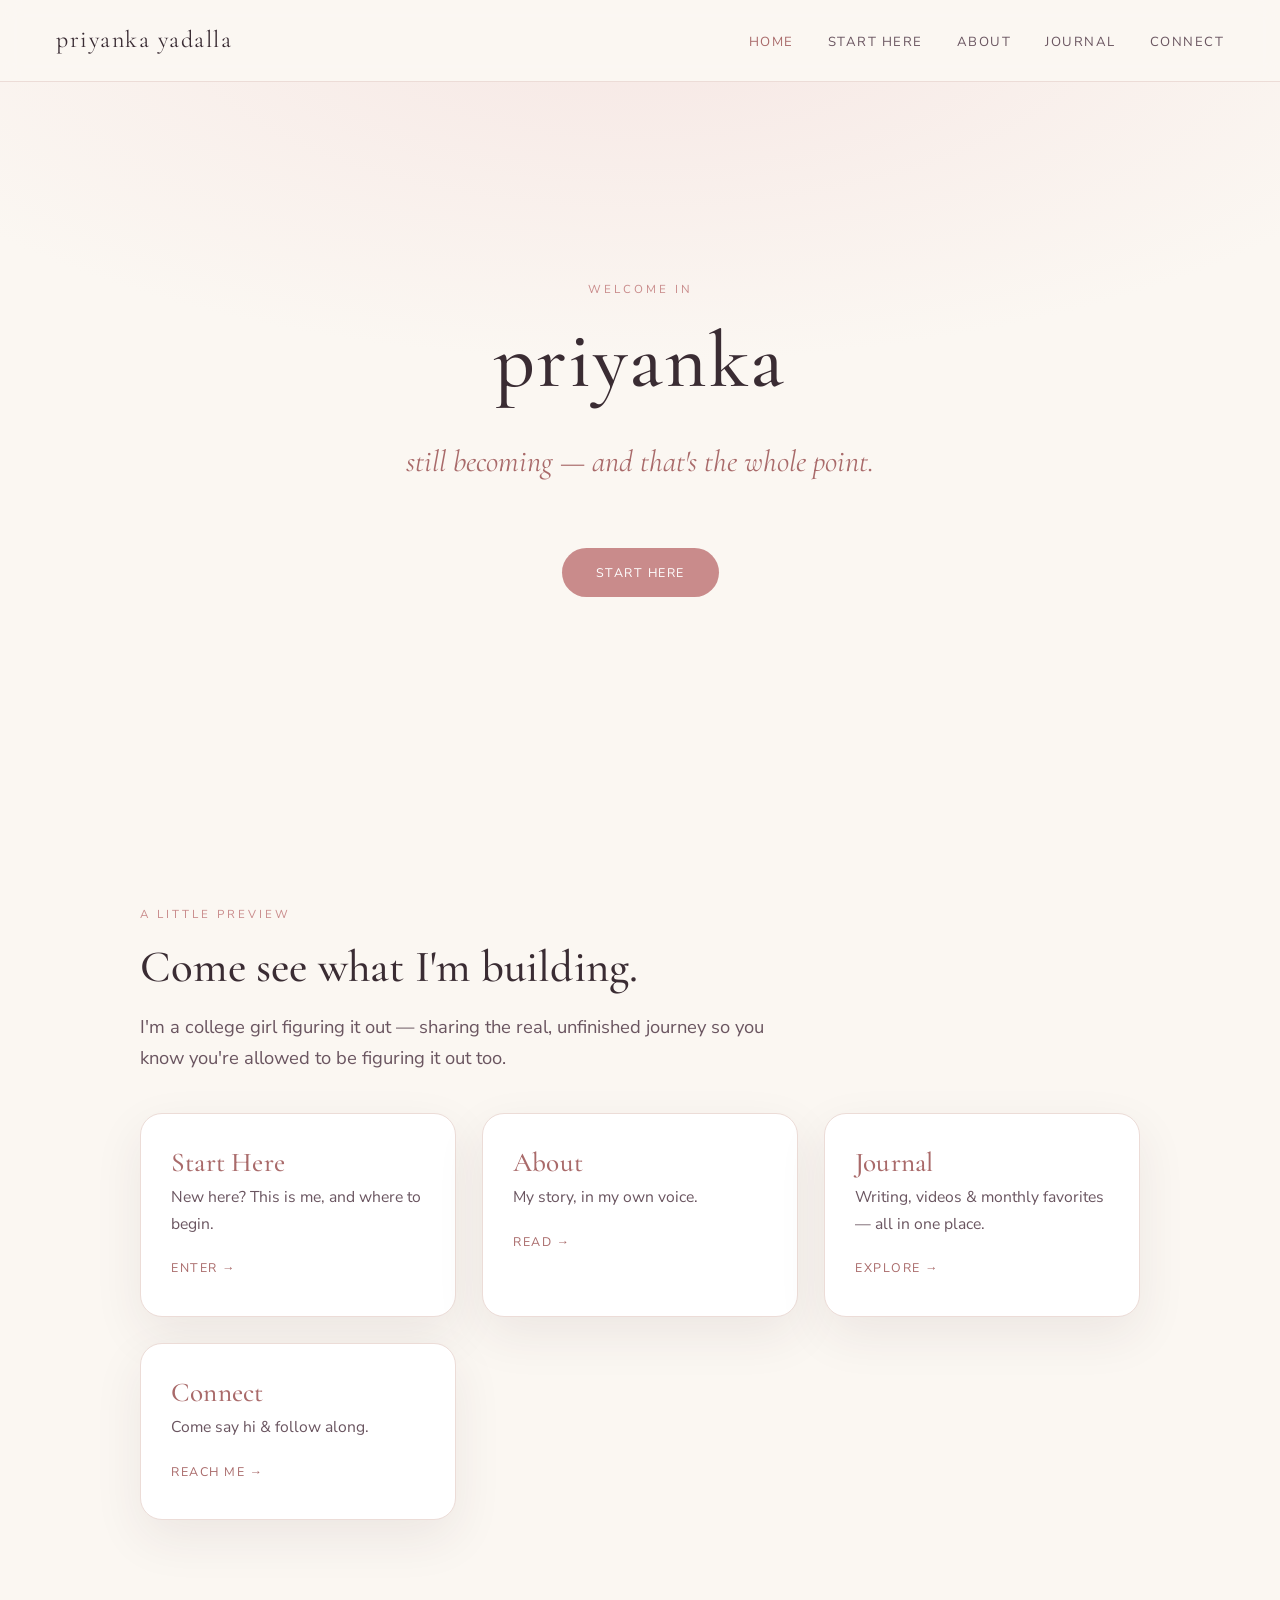
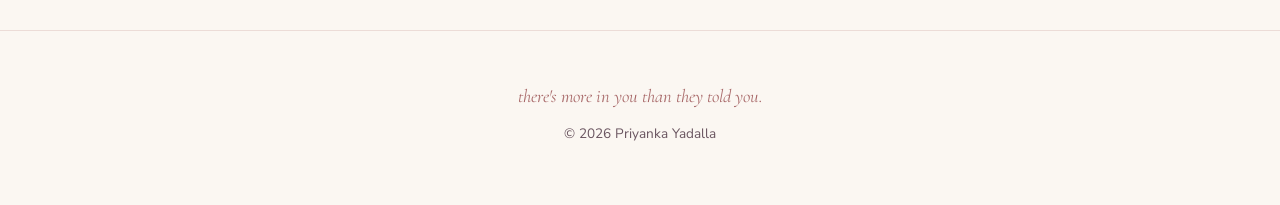
==== index.html @ d08387f7 "Scaffold priyankayadalla.com — 5-page frame Home, Start Here, About, Journal, Connect — clickable an" ====
<!DOCTYPE html>
<html lang="en">
<head>
  <meta charset="UTF-8" />
  <meta name="viewport" content="width=device-width, initial-scale=1.0" />
  <title>Priyanka Yadalla</title>
  <meta name="description" content="A college girl figuring it out — sharing the journey so you know you can too. Still becoming, and that's the whole point." />
  <link rel="preconnect" href="https://fonts.googleapis.com" />
  <link rel="preconnect" href="https://fonts.gstatic.com" crossorigin />
  <link href="https://fonts.googleapis.com/css2?family=Cormorant+Garamond:ital,wght@0,400;0,500;1,400&family=Nunito+Sans:wght@300;400;600&display=swap" rel="stylesheet" />
  <link rel="stylesheet" href="styles.css" />
</head>
<body>
  <nav class="nav">
    <span class="nav__brand">priyanka yadalla</span>
    <ul class="nav__links">
      <li><a href="index.html" class="is-active">Home</a></li>
      <li><a href="start-here.html">Start Here</a></li>
      <li><a href="about.html">About</a></li>
      <li><a href="journal.html">Journal</a></li>
      <li><a href="connect.html">Connect</a></li>
    </ul>
  </nav>

  <header class="hero">
    <div class="wrap">
      <p class="eyebrow">welcome in</p>
      <h1 class="hero__name">priyanka</h1>
      <p class="whisper">still becoming — and that's the whole point.</p>
      <a href="start-here.html" class="btn">Start Here</a>
    </div>
  </header>

  <section>
    <div class="wrap">
      <p class="eyebrow">a little preview</p>
      <h2>Come see what I'm building.</h2>
      <p class="lead">I'm a college girl figuring it out — sharing the real, unfinished
        journey so you know you're allowed to be figuring it out too.</p>

      <div class="grid">
        <a class="card" href="start-here.html">
          <h3>Start Here</h3>
          <p>New here? This is me, and where to begin.</p>
          <span class="go">enter &rarr;</span>
        </a>
        <a class="card" href="about.html">
          <h3>About</h3>
          <p>My story, in my own voice.</p>
          <span class="go">read &rarr;</span>
        </a>
        <a class="card" href="journal.html">
          <h3>Journal</h3>
          <p>Writing, videos & monthly favorites — all in one place.</p>
          <span class="go">explore &rarr;</span>
        </a>
        <a class="card" href="connect.html">
          <h3>Connect</h3>
          <p>Come say hi & follow along.</p>
          <span class="go">reach me &rarr;</span>
        </a>
      </div>
    </div>
  </section>

  <footer class="footer">
    <span class="whisper">there's more in you than they told you.</span>
    &copy; <span id="year"></span> Priyanka Yadalla
    <script>document.getElementById('year').textContent = new Date().getFullYear();</script>
  </footer>
</body>
</html>
---- styles.css ----
/* priyankayadalla.com — shared styles
   Vibe: soft-feminine + clean/professional.
   Palette: cream, blush, soft rose, deep plum text. */

:root {
  --cream: #FBF7F2;
  --blush: #F6E7E4;
  --rose: #C98B8B;
  --rose-deep: #A96A6A;
  --plum: #3A2C33;
  --plum-soft: #6A5560;
  --line: #ECDCD7;
  --shadow: 0 18px 50px rgba(58, 44, 51, 0.08);
  --radius: 22px;
  --max: 1080px;
}

* { box-sizing: border-box; }

html { scroll-behavior: smooth; }

body {
  margin: 0;
  background: var(--cream);
  color: var(--plum);
  font-family: "Nunito Sans", "Helvetica Neue", Arial, sans-serif;
  font-size: 18px;
  line-height: 1.7;
  -webkit-font-smoothing: antialiased;
}

h1, h2, h3 {
  font-family: "Cormorant Garamond", Georgia, serif;
  font-weight: 500;
  line-height: 1.1;
  margin: 0 0 0.4em;
  letter-spacing: 0.2px;
}

h1 { font-size: clamp(2.6rem, 7vw, 5rem); }
h2 { font-size: clamp(1.9rem, 4vw, 2.8rem); }

a { color: var(--rose-deep); text-decoration: none; }
a:hover { color: var(--plum); }

/* ---------- nav ---------- */
.nav {
  position: sticky;
  top: 0;
  z-index: 20;
  display: flex;
  align-items: center;
  justify-content: space-between;
  padding: 20px clamp(20px, 5vw, 56px);
  background: rgba(251, 247, 242, 0.85);
  backdrop-filter: blur(10px);
  border-bottom: 1px solid var(--line);
}
.nav__brand {
  font-family: "Cormorant Garamond", Georgia, serif;
  font-size: 1.5rem;
  letter-spacing: 1.5px;
  color: var(--plum);
  text-transform: lowercase;
}
.nav__links {
  display: flex;
  gap: clamp(14px, 3vw, 34px);
  list-style: none;
  margin: 0;
  padding: 0;
  flex-wrap: wrap;
}
.nav__links a {
  color: var(--plum-soft);
  font-size: 0.82rem;
  letter-spacing: 1.5px;
  text-transform: uppercase;
}
.nav__links a:hover,
.nav__links a.is-active { color: var(--rose-deep); }

/* ---------- layout ---------- */
.wrap { max-width: var(--max); margin: 0 auto; padding: 0 clamp(20px, 5vw, 40px); }

section { padding: clamp(56px, 9vw, 110px) 0; }

.eyebrow {
  text-transform: uppercase;
  letter-spacing: 3px;
  font-size: 0.72rem;
  color: var(--rose);
  margin-bottom: 18px;
}

.lead { font-size: 1.15rem; color: var(--plum-soft); max-width: 60ch; }

/* ---------- hero ---------- */
.hero {
  min-height: 78vh;
  display: flex;
  flex-direction: column;
  justify-content: center;
  text-align: center;
  background:
    radial-gradient(1200px 500px at 50% -10%, var(--blush), transparent 70%),
    var(--cream);
}
.hero h1 { margin-bottom: 0.2em; }
.hero .whisper {
  font-family: "Cormorant Garamond", Georgia, serif;
  font-style: italic;
  font-size: clamp(1.3rem, 3vw, 1.9rem);
  color: var(--rose-deep);
}
.hero__name { text-transform: lowercase; letter-spacing: 2px; }

/* ---------- buttons ---------- */
.btn {
  display: inline-block;
  margin-top: 30px;
  padding: 14px 34px;
  border-radius: 999px;
  background: var(--rose);
  color: #fff;
  letter-spacing: 1.5px;
  text-transform: uppercase;
  font-size: 0.78rem;
  transition: transform 0.15s ease, background 0.2s ease;
}
.btn:hover { background: var(--rose-deep); color: #fff; transform: translateY(-2px); }

/* ---------- preview cards ---------- */
.grid {
  display: grid;
  grid-template-columns: repeat(auto-fit, minmax(240px, 1fr));
  gap: 26px;
  margin-top: 40px;
}
.card {
  background: #fff;
  border: 1px solid var(--line);
  border-radius: var(--radius);
  padding: 34px 30px;
  box-shadow: var(--shadow);
  transition: transform 0.18s ease;
}
.card:hover { transform: translateY(-4px); }
.card h3 { font-size: 1.7rem; margin-bottom: 6px; }
.card p { color: var(--plum-soft); font-size: 0.98rem; margin: 0 0 14px; }
.card .go { font-size: 0.78rem; letter-spacing: 1.5px; text-transform: uppercase; }

/* ---------- soft placeholder (scaffold rooms) ---------- */
.soon {
  text-align: center;
  background:
    radial-gradient(900px 400px at 50% 0%, var(--blush), transparent 70%),
    var(--cream);
  min-height: 70vh;
  display: flex;
  flex-direction: column;
  justify-content: center;
}
.soon .tag {
  display: inline-block;
  margin: 0 auto 22px;
  padding: 7px 20px;
  border: 1px solid var(--rose);
  border-radius: 999px;
  color: var(--rose-deep);
  font-size: 0.72rem;
  letter-spacing: 2px;
  text-transform: uppercase;
}

/* ---------- footer ---------- */
.footer {
  text-align: center;
  padding: 50px 20px 60px;
  border-top: 1px solid var(--line);
  color: var(--plum-soft);
  font-size: 0.85rem;
}
.footer .whisper {
  font-family: "Cormorant Garamond", Georgia, serif;
  font-style: italic;
  font-size: 1.15rem;
  color: var(--rose-deep);
  display: block;
  margin-bottom: 10px;
}
.footer a { margin: 0 8px; }
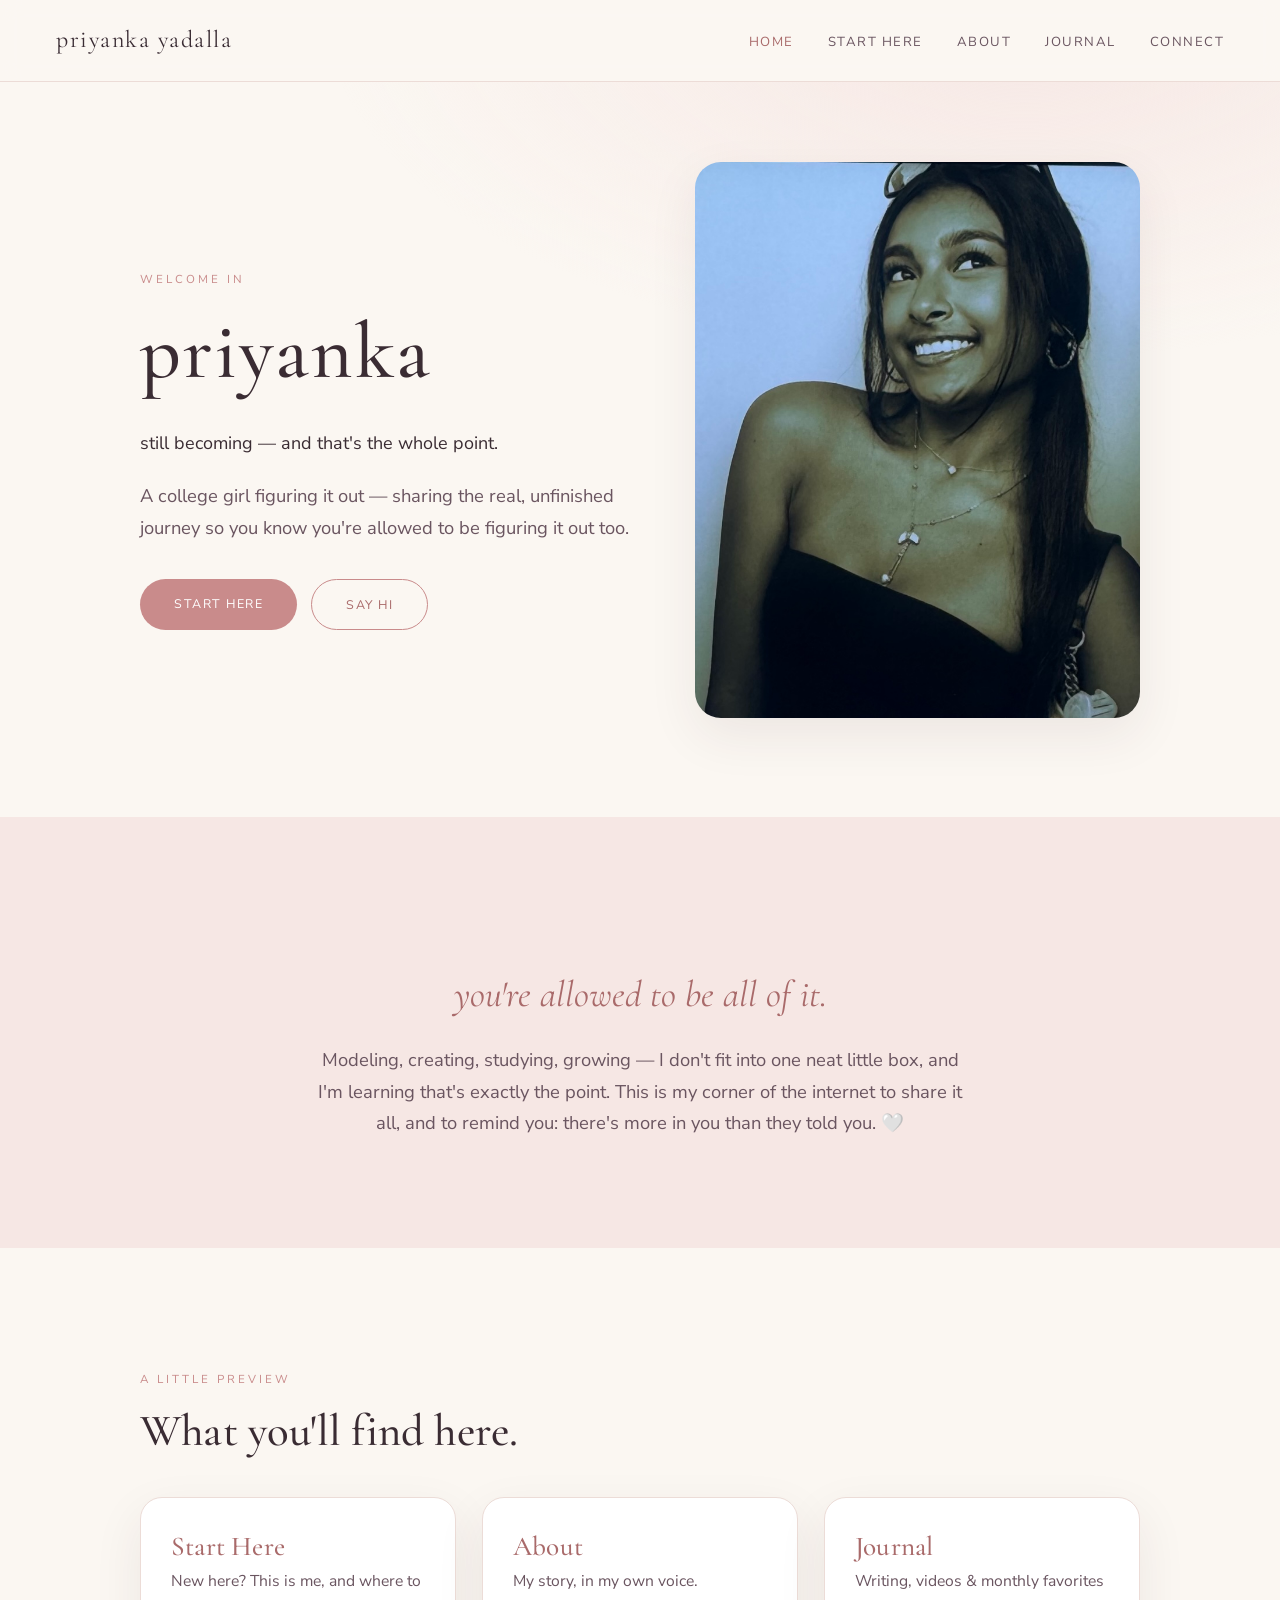
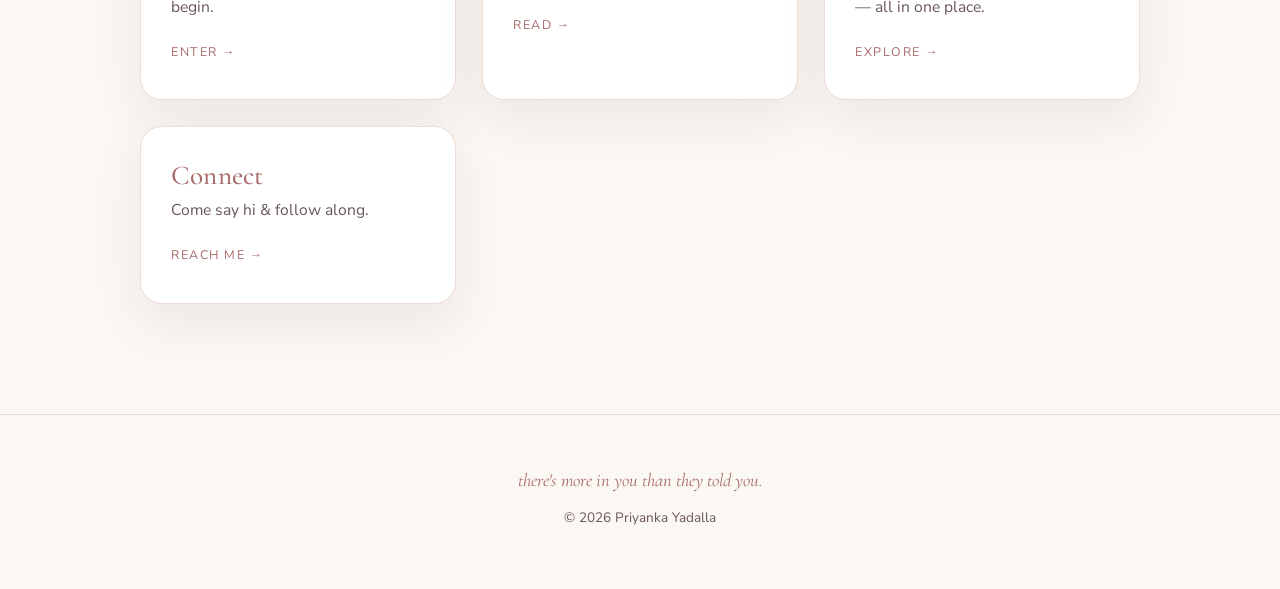
==== commit c7e91214: "Build Home page — hero with photo, welcome band, preview cards Two-column hero with Priyanka's photo" ====
--- a/index.html
+++ b/index.html
@@ -22,22 +22,50 @@
     </ul>
   </nav>
 
-  <header class="hero">
-    <div class="wrap">
-      <p class="eyebrow">welcome in</p>
-      <h1 class="hero__name">priyanka</h1>
-      <p class="whisper">still becoming — and that's the whole point.</p>
-      <a href="start-here.html" class="btn">Start Here</a>
+  <!-- ===== hero ===== -->
+  <header class="home-hero">
+    <div class="wrap home-hero__grid">
+      <div class="home-hero__text">
+        <p class="eyebrow">welcome in</p>
+        <h1 class="hero__name">priyanka</h1>
+        <p class="whisper">still becoming — and that's the whole point.</p>
+        <p class="lead">A college girl figuring it out — sharing the real, unfinished
+          journey so you know you're allowed to be figuring it out too.</p>
+        <div class="home-hero__cta">
+          <a href="start-here.html" class="btn">Start Here</a>
+          <a href="connect.html" class="btn btn--ghost">Say Hi</a>
+        </div>
+      </div>
+
+      <div class="home-hero__photo">
+        <!-- To add your photo: save it in the images/ folder (e.g. images/priyanka.jpg)
+             then set src below to "images/priyanka.jpg". Until then, a soft placeholder shows. -->
+        <img src="images/priyanka.jpg" alt="Priyanka Yadalla"
+             onerror="this.style.display='none';this.nextElementSibling.style.display='flex';" />
+        <div class="photo-placeholder">
+          <span>📷</span>
+          <p>your photo here</p>
+        </div>
+      </div>
     </div>
   </header>
 
+  <!-- ===== welcome line ===== -->
+  <section class="home-welcome">
+    <div class="wrap">
+      <p class="whisper">you're allowed to be all of it.</p>
+      <p class="lead" style="margin: 0 auto;">Modeling, creating, studying, growing — I don't
+        fit into one neat little box, and I'm learning that's exactly the point. This is my
+        corner of the internet to share it all, and to remind you: there's more in you than
+        they told you. 🤍</p>
+    </div>
+  </section>
+
+  <!-- ===== what you'll find ===== -->
   <section>
     <div class="wrap">
       <p class="eyebrow">a little preview</p>
-      <h2>Come see what I'm building.</h2>
-      <p class="lead">I'm a college girl figuring it out — sharing the real, unfinished
-        journey so you know you're allowed to be figuring it out too.</p>
-
+      <h2>What you'll find here.</h2>
       <div class="grid">
         <a class="card" href="start-here.html">
           <h3>Start Here</h3>
--- a/styles.css
+++ b/styles.css
@@ -115,6 +115,72 @@
 }
 .hero__name { text-transform: lowercase; letter-spacing: 2px; }
 
+/* ---------- home hero ---------- */
+.home-hero {
+  background:
+    radial-gradient(1000px 500px at 80% -10%, var(--blush), transparent 70%),
+    var(--cream);
+  padding: clamp(40px, 7vw, 80px) 0 clamp(56px, 8vw, 90px);
+}
+.home-hero__grid {
+  display: grid;
+  grid-template-columns: 1.05fr 0.95fr;
+  gap: clamp(30px, 5vw, 64px);
+  align-items: center;
+}
+.home-hero__text .whisper { display: block; margin-bottom: 22px; }
+.home-hero__text .lead { margin-bottom: 6px; }
+.home-hero__cta { display: flex; gap: 14px; flex-wrap: wrap; }
+
+.home-hero__photo { position: relative; }
+.home-hero__photo img {
+  width: 100%;
+  aspect-ratio: 4 / 5;
+  object-fit: cover;
+  border-radius: 26px;
+  box-shadow: var(--shadow);
+}
+.photo-placeholder {
+  display: none;              /* shown only if the image is missing */
+  flex-direction: column;
+  align-items: center;
+  justify-content: center;
+  gap: 8px;
+  width: 100%;
+  aspect-ratio: 4 / 5;
+  border-radius: 26px;
+  border: 2px dashed var(--rose);
+  background:
+    radial-gradient(400px 300px at 50% 30%, #fff, var(--blush));
+  color: var(--rose-deep);
+}
+.photo-placeholder span { font-size: 2.4rem; }
+.photo-placeholder p {
+  margin: 0;
+  text-transform: uppercase;
+  letter-spacing: 2px;
+  font-size: 0.78rem;
+}
+
+.home-welcome {
+  text-align: center;
+  background: var(--blush);
+}
+.home-welcome .whisper {
+  font-family: "Cormorant Garamond", Georgia, serif;
+  font-style: italic;
+  font-size: clamp(1.5rem, 3.5vw, 2.3rem);
+  color: var(--rose-deep);
+  display: block;
+  margin-bottom: 18px;
+}
+
+@media (max-width: 760px) {
+  .home-hero__grid { grid-template-columns: 1fr; text-align: center; }
+  .home-hero__cta { justify-content: center; }
+  .home-hero__photo { max-width: 340px; margin: 0 auto; order: -1; }
+}
+
 /* ---------- buttons ---------- */
 .btn {
   display: inline-block;
@@ -130,6 +196,13 @@
 }
 .btn:hover { background: var(--rose-deep); color: #fff; transform: translateY(-2px); }
 
+.btn--ghost {
+  background: transparent;
+  color: var(--rose-deep);
+  border: 1px solid var(--rose);
+}
+.btn--ghost:hover { background: var(--rose); color: #fff; }
+
 /* ---------- preview cards ---------- */
 .grid {
   display: grid;
@@ -173,6 +246,90 @@
   text-transform: uppercase;
 }
 
+/* ---------- connect page ---------- */
+.connect-hero {
+  text-align: center;
+  padding: clamp(56px, 9vw, 100px) 0 40px;
+  background:
+    radial-gradient(900px 400px at 50% 0%, var(--blush), transparent 70%),
+    var(--cream);
+}
+
+.socials {
+  display: grid;
+  grid-template-columns: repeat(auto-fit, minmax(200px, 1fr));
+  gap: 18px;
+  margin-top: 26px;
+}
+.social {
+  display: flex;
+  flex-direction: column;
+  align-items: center;
+  gap: 4px;
+  background: #fff;
+  border: 1px solid var(--line);
+  border-radius: var(--radius);
+  padding: 26px 20px;
+  box-shadow: var(--shadow);
+  transition: transform 0.18s ease, border-color 0.2s ease;
+}
+.social:hover { transform: translateY(-4px); border-color: var(--rose); }
+.social__icon {
+  font-size: 1.8rem;
+  display: flex;
+  align-items: center;
+  justify-content: center;
+  height: 34px;
+}
+.social__icon svg { width: 30px; height: 30px; display: block; }
+.social__label {
+  font-family: "Cormorant Garamond", Georgia, serif;
+  font-size: 1.4rem;
+  color: var(--plum);
+}
+.social__handle { font-size: 0.85rem; color: var(--plum-soft); }
+
+.form-card {
+  background: #fff;
+  border: 1px solid var(--line);
+  border-radius: var(--radius);
+  box-shadow: var(--shadow);
+  padding: clamp(30px, 5vw, 56px);
+  max-width: 640px;
+  margin: 30px auto 0;
+}
+.contact { display: flex; flex-direction: column; gap: 18px; }
+.contact label { display: flex; flex-direction: column; gap: 7px; }
+.contact label span {
+  font-size: 0.78rem;
+  letter-spacing: 1.5px;
+  text-transform: uppercase;
+  color: var(--plum-soft);
+}
+.contact input,
+.contact select,
+.contact textarea {
+  font-family: inherit;
+  font-size: 1rem;
+  color: var(--plum);
+  background: var(--cream);
+  border: 1px solid var(--line);
+  border-radius: 14px;
+  padding: 13px 16px;
+  transition: border-color 0.2s ease;
+}
+.contact input:focus,
+.contact select:focus,
+.contact textarea:focus {
+  outline: none;
+  border-color: var(--rose);
+}
+.contact textarea { resize: vertical; }
+.contact .btn { align-self: center; border: none; cursor: pointer; }
+
+.form-thanks { text-align: center; padding: 20px 0; }
+.form-thanks__icon { font-size: 2.6rem; display: block; margin-bottom: 10px; }
+
 /* ---------- footer ---------- */
 .footer {
   text-align: center;
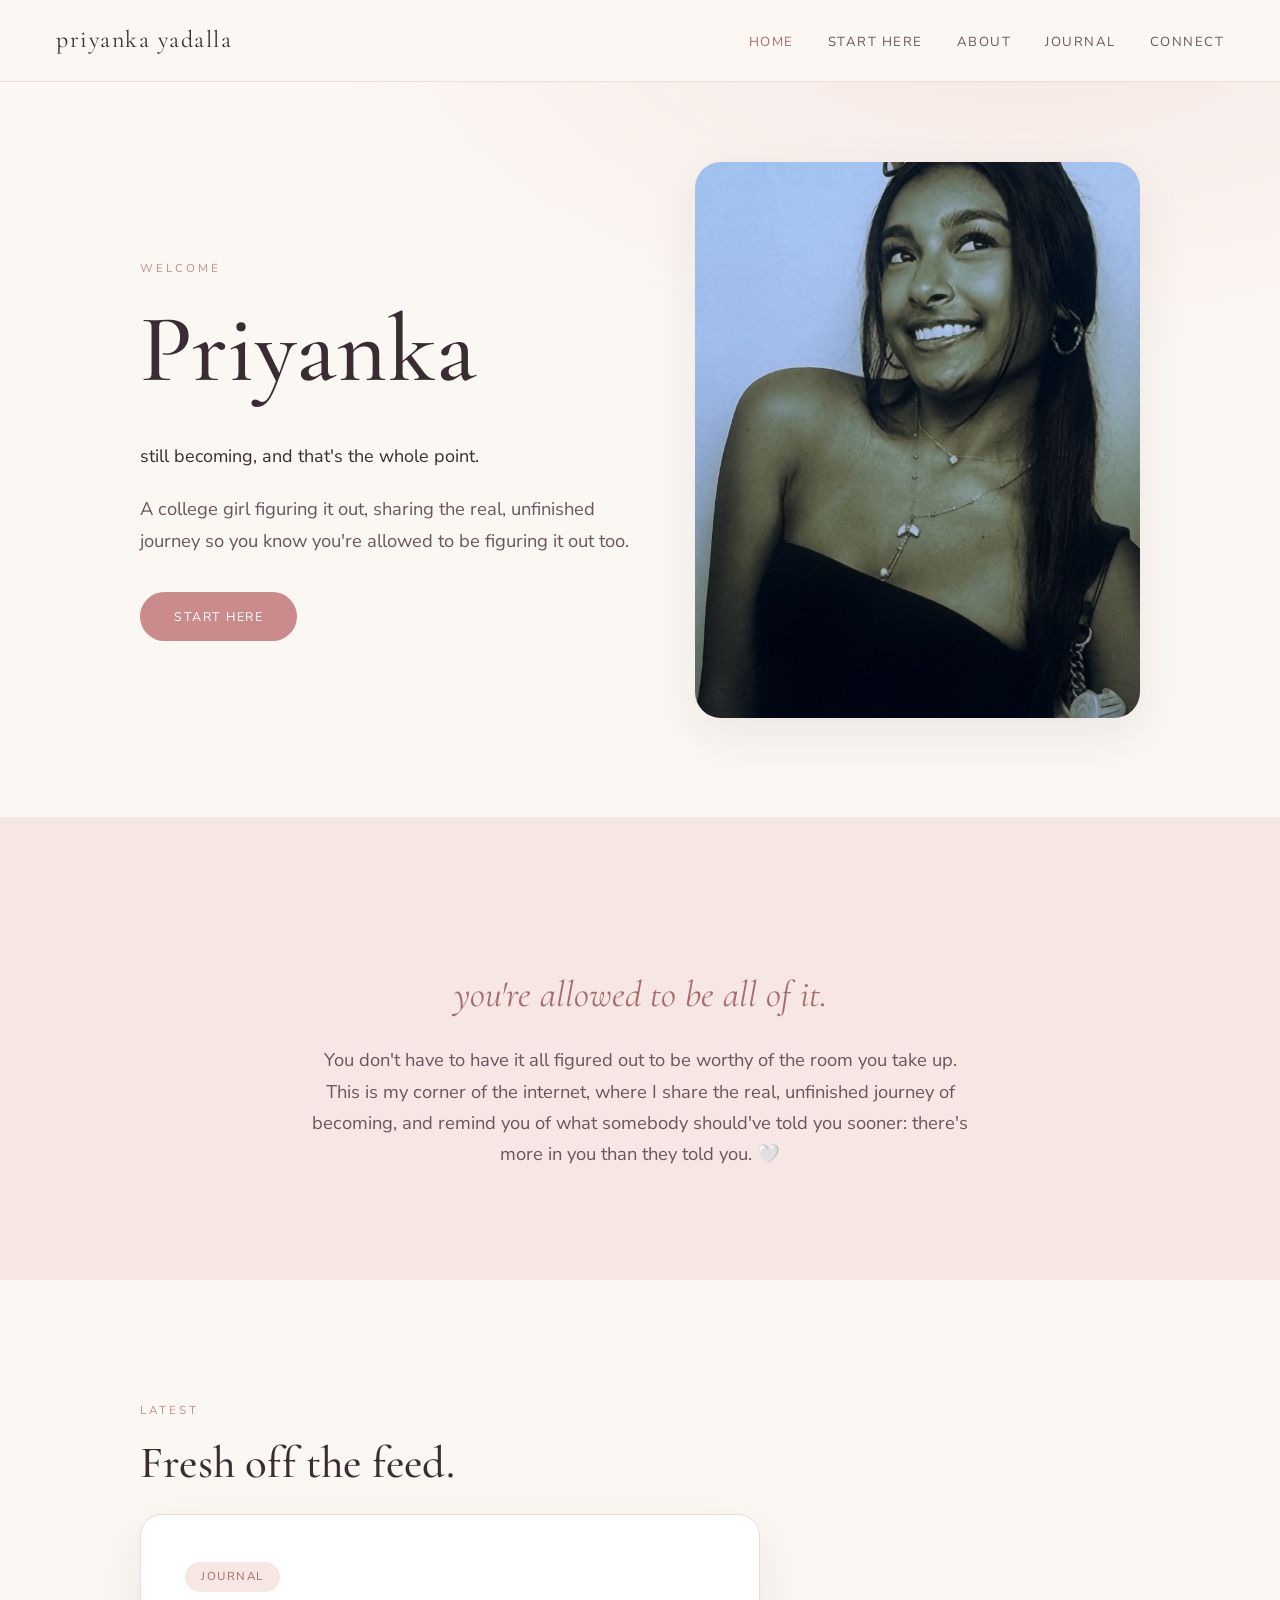
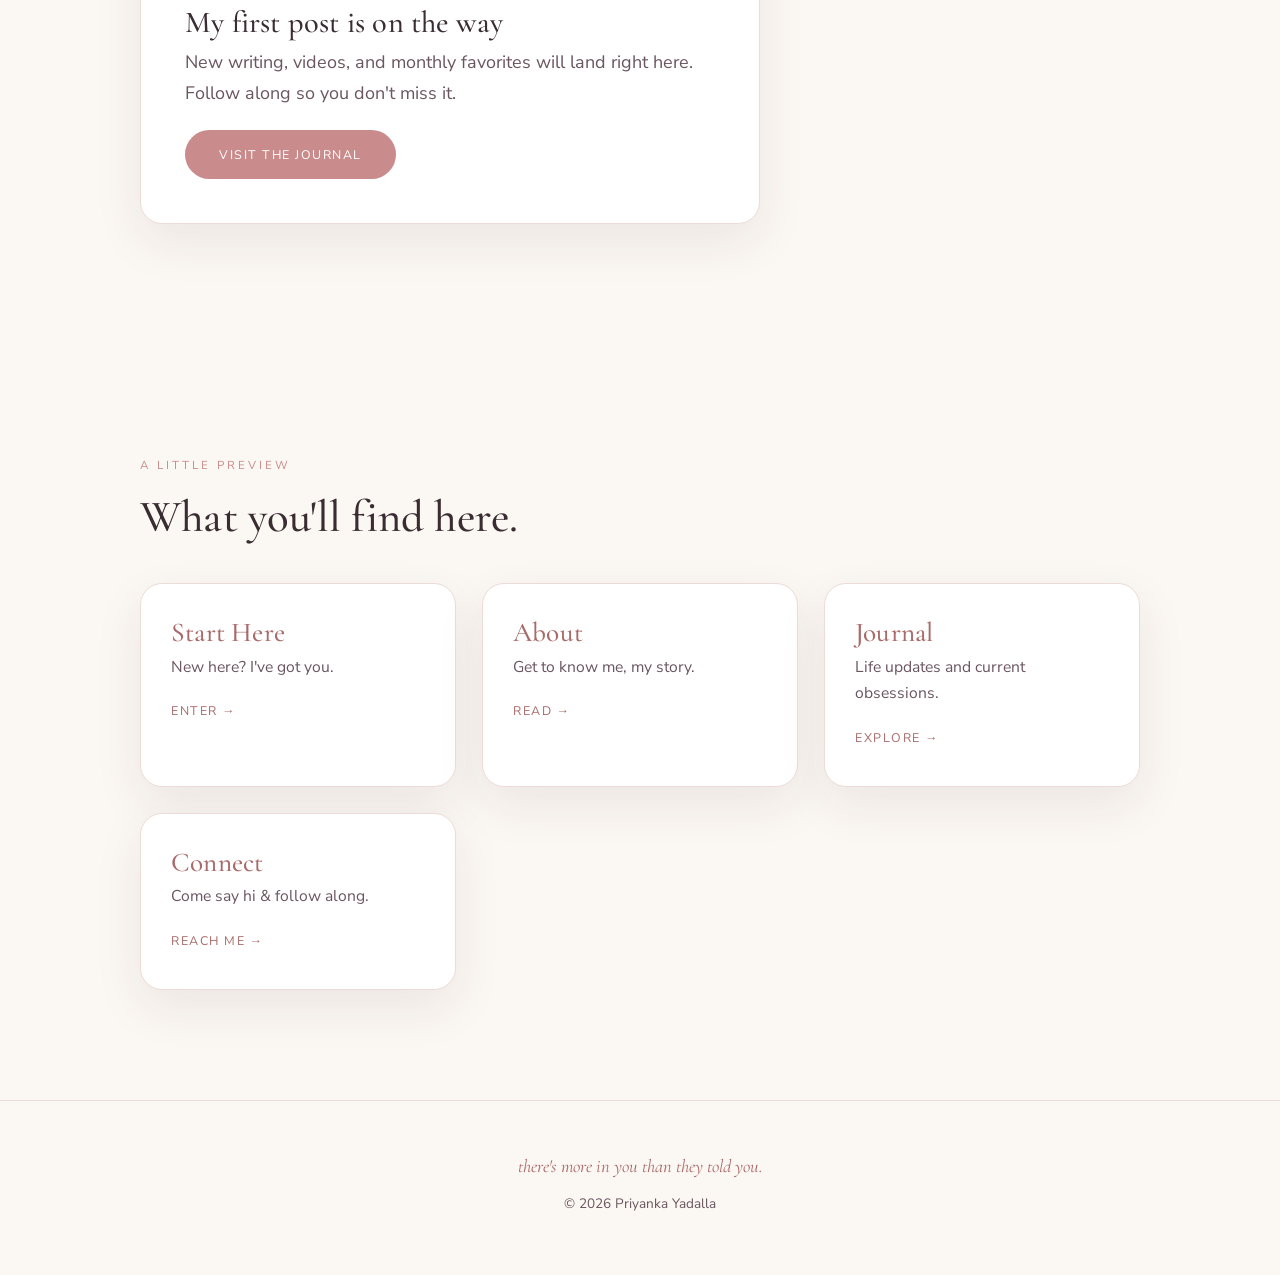
==== commit ad0f1db3: "Polish Home page copy, add Latest strip, remove em dashes Capitalize + enlarge name, 'welcome' eyebr" ====
--- a/index.html
+++ b/index.html
@@ -4,7 +4,7 @@
   <meta charset="UTF-8" />
   <meta name="viewport" content="width=device-width, initial-scale=1.0" />
   <title>Priyanka Yadalla</title>
-  <meta name="description" content="A college girl figuring it out — sharing the journey so you know you can too. Still becoming, and that's the whole point." />
+  <meta name="description" content="A college girl figuring it out, sharing the journey so you know you can too. Still becoming, and that's the whole point." />
   <link rel="preconnect" href="https://fonts.googleapis.com" />
   <link rel="preconnect" href="https://fonts.gstatic.com" crossorigin />
   <link href="https://fonts.googleapis.com/css2?family=Cormorant+Garamond:ital,wght@0,400;0,500;1,400&family=Nunito+Sans:wght@300;400;600&display=swap" rel="stylesheet" />
@@ -26,14 +26,13 @@
   <header class="home-hero">
     <div class="wrap home-hero__grid">
       <div class="home-hero__text">
-        <p class="eyebrow">welcome in</p>
-        <h1 class="hero__name">priyanka</h1>
-        <p class="whisper">still becoming — and that's the whole point.</p>
-        <p class="lead">A college girl figuring it out — sharing the real, unfinished
+        <p class="eyebrow">welcome</p>
+        <h1 class="hero__name">Priyanka</h1>
+        <p class="whisper">still becoming, and that's the whole point.</p>
+        <p class="lead">A college girl figuring it out, sharing the real, unfinished
           journey so you know you're allowed to be figuring it out too.</p>
         <div class="home-hero__cta">
           <a href="start-here.html" class="btn">Start Here</a>
-          <a href="connect.html" class="btn btn--ghost">Say Hi</a>
         </div>
       </div>
 
@@ -54,10 +53,25 @@
   <section class="home-welcome">
     <div class="wrap">
       <p class="whisper">you're allowed to be all of it.</p>
-      <p class="lead" style="margin: 0 auto;">Modeling, creating, studying, growing — I don't
-        fit into one neat little box, and I'm learning that's exactly the point. This is my
-        corner of the internet to share it all, and to remind you: there's more in you than
-        they told you. 🤍</p>
+      <p class="lead" style="margin: 0 auto;">You don't have to have it all figured out to be
+        worthy of the room you take up. This is my corner of the internet, where I share the
+        real, unfinished journey of becoming, and remind you of what somebody should've told
+        you sooner: there's more in you than they told you. 🤍</p>
+    </div>
+  </section>
+
+  <!-- ===== latest strip ===== -->
+  <section class="latest">
+    <div class="wrap">
+      <p class="eyebrow">latest</p>
+      <h2>Fresh off the feed.</h2>
+      <div class="latest__card">
+        <span class="latest__tag">Journal</span>
+        <h3>My first post is on the way</h3>
+        <p>New writing, videos, and monthly favorites will land right here. Follow along so
+          you don't miss it.</p>
+        <a href="journal.html" class="btn">Visit the Journal</a>
+      </div>
     </div>
   </section>
 
@@ -69,17 +83,17 @@
       <div class="grid">
         <a class="card" href="start-here.html">
           <h3>Start Here</h3>
-          <p>New here? This is me, and where to begin.</p>
+          <p>New here? I've got you.</p>
           <span class="go">enter &rarr;</span>
         </a>
         <a class="card" href="about.html">
           <h3>About</h3>
-          <p>My story, in my own voice.</p>
+          <p>Get to know me, my story.</p>
           <span class="go">read &rarr;</span>
         </a>
         <a class="card" href="journal.html">
           <h3>Journal</h3>
-          <p>Writing, videos & monthly favorites — all in one place.</p>
+          <p>Life updates and current obsessions.</p>
           <span class="go">explore &rarr;</span>
         </a>
         <a class="card" href="connect.html">
--- a/styles.css
+++ b/styles.css
@@ -113,7 +113,11 @@
   font-size: clamp(1.3rem, 3vw, 1.9rem);
   color: var(--rose-deep);
 }
-.hero__name { text-transform: lowercase; letter-spacing: 2px; }
+.hero__name {
+  text-transform: none;
+  letter-spacing: 1px;
+  font-size: clamp(3.4rem, 8.5vw, 6rem);
+}
 
 /* ---------- home hero ---------- */
 .home-hero {
@@ -137,6 +141,7 @@
   width: 100%;
   aspect-ratio: 4 / 5;
   object-fit: cover;
+  object-position: center 22%;
   border-radius: 26px;
   box-shadow: var(--shadow);
 }
@@ -166,6 +171,31 @@
   text-align: center;
   background: var(--blush);
 }
+
+/* ---------- latest strip ---------- */
+.latest__card {
+  background: #fff;
+  border: 1px solid var(--line);
+  border-radius: var(--radius);
+  box-shadow: var(--shadow);
+  padding: clamp(28px, 4vw, 44px);
+  margin-top: 26px;
+  max-width: 620px;
+}
+.latest__tag {
+  display: inline-block;
+  padding: 5px 16px;
+  border-radius: 999px;
+  background: var(--blush);
+  color: var(--rose-deep);
+  font-size: 0.72rem;
+  letter-spacing: 1.5px;
+  text-transform: uppercase;
+  margin-bottom: 14px;
+}
+.latest__card h3 { font-size: 1.9rem; margin-bottom: 8px; }
+.latest__card p { color: var(--plum-soft); margin: 0 0 22px; }
+.latest__card .btn { margin-top: 0; }
 .home-welcome .whisper {
   font-family: "Cormorant Garamond", Georgia, serif;
   font-style: italic;
